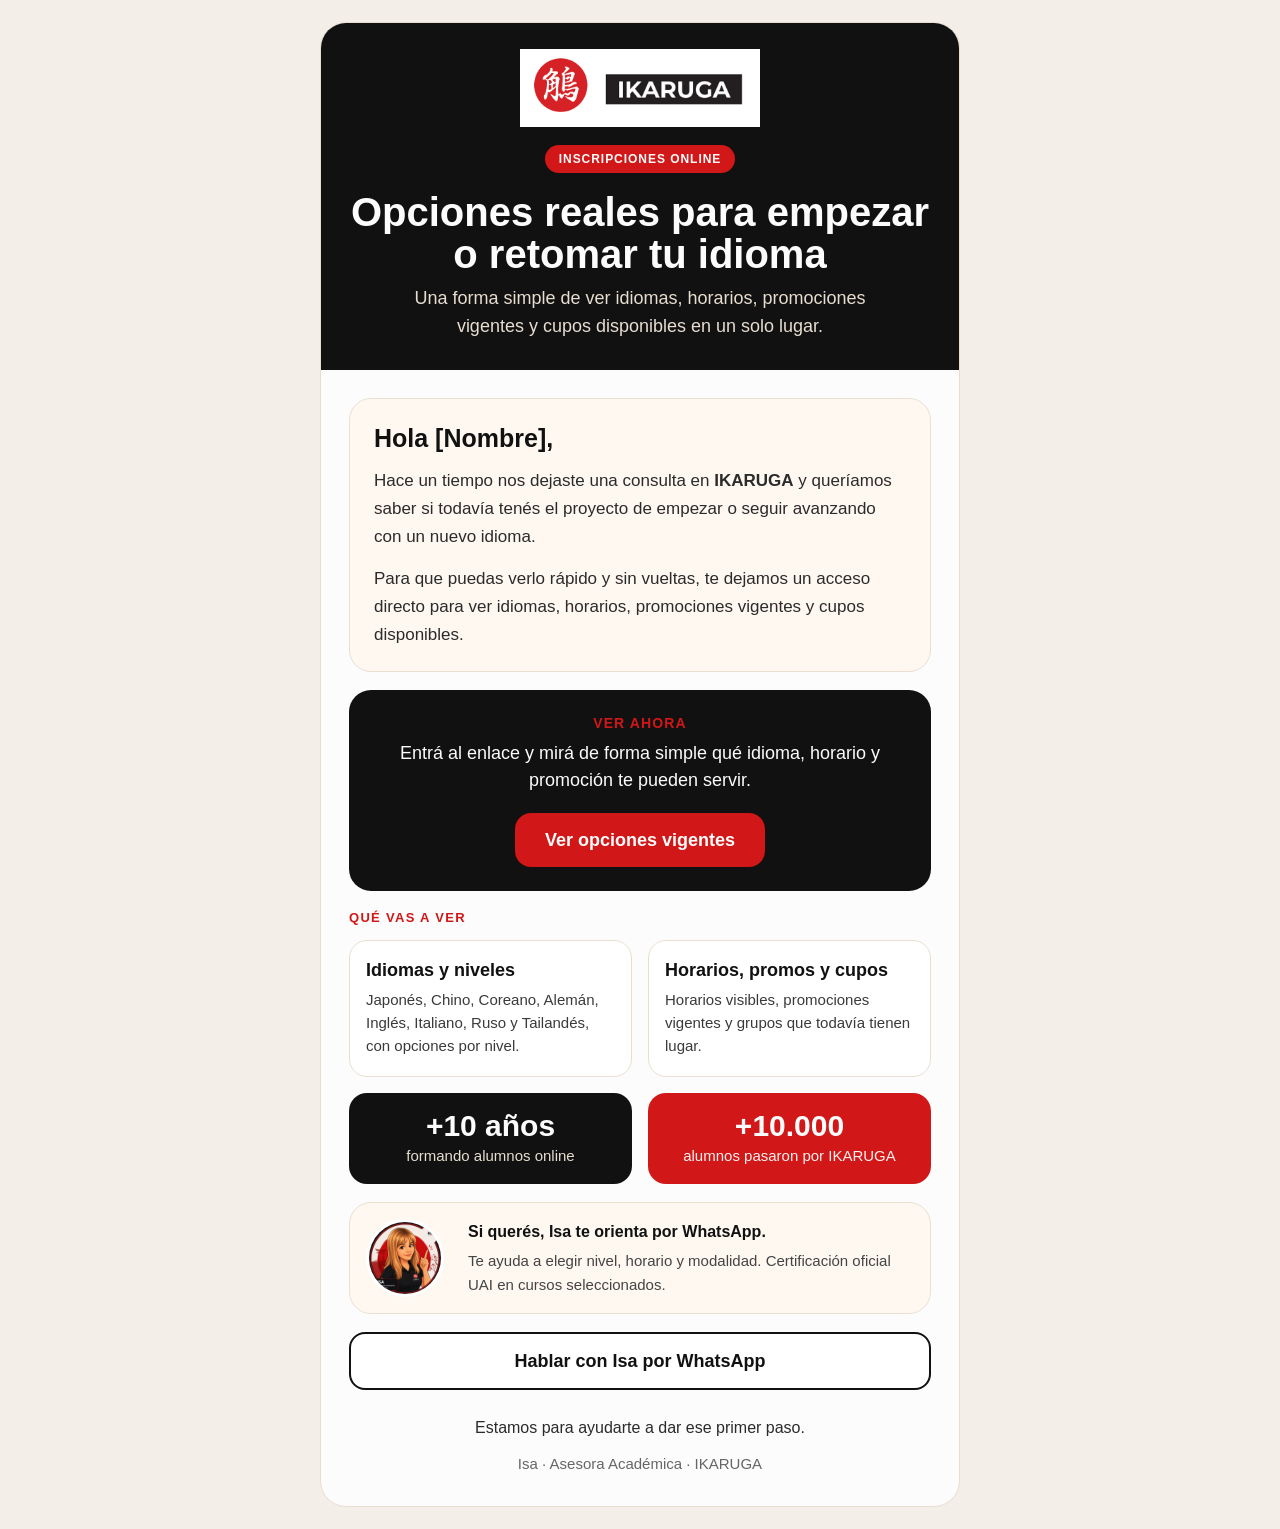
==== mail-plantilla.html @ 0bb5c0a2 "Copia inicial de la landing IKARUGA" ====
<!DOCTYPE html>
<html lang="es">
<head>
  <meta charset="UTF-8">
  <meta name="viewport" content="width=device-width, initial-scale=1.0">
  <title>IKARUGA | Email</title>
</head>
<body style="margin:0;padding:0;background-color:#f3eee7;font-family:Arial,Helvetica,sans-serif;color:#111111;">
  <table role="presentation" cellpadding="0" cellspacing="0" border="0" width="100%" style="background-color:#f3eee7;margin:0;padding:22px 0;">
    <tr>
      <td align="center">
        <table role="presentation" cellpadding="0" cellspacing="0" border="0" width="100%" style="max-width:640px;background-color:#fcfcfc;border:1px solid #e9ddd0;border-radius:26px;overflow:hidden;">
          <tr>
            <td style="padding:0;background-color:#111111;">
              <table role="presentation" cellpadding="0" cellspacing="0" border="0" width="100%">
                <tr>
                  <td align="center" style="padding:26px 24px 18px;">
                    <img src="ikaruga-logo-horizontal-white.png" alt="IKARUGA" width="240" style="display:block;width:240px;max-width:100%;height:auto;border:0;">
                  </td>
                </tr>
                <tr>
                  <td align="center" style="padding:0 24px 30px;">
                    <div style="display:inline-block;background-color:#d11717;color:#fcfcfc;padding:8px 14px;border-radius:999px;font-size:12px;line-height:1;font-weight:700;letter-spacing:.08em;text-transform:uppercase;">
                      Inscripciones online
                    </div>
                    <h1 style="margin:18px 0 10px;font-size:40px;line-height:1.05;font-weight:800;color:#fcfcfc;">
                      Opciones reales para empezar o retomar tu idioma
                    </h1>
                    <p style="margin:0;max-width:500px;font-size:18px;line-height:1.55;color:#e7ddd0;">
                      Una forma simple de ver idiomas, horarios, promociones vigentes y cupos disponibles en un solo lugar.
                    </p>
                  </td>
                </tr>
              </table>
            </td>
          </tr>

          <tr>
            <td style="padding:28px 28px 0;">
              <table role="presentation" cellpadding="0" cellspacing="0" border="0" width="100%" style="background-color:#fff8f1;border:1px solid #ebdfd2;border-radius:22px;">
                <tr>
                  <td style="padding:24px 24px 22px;">
                    <p style="margin:0 0 12px;font-size:25px;line-height:1.25;font-weight:700;color:#111111;">
                      Hola [Nombre],
                    </p>
                    <p style="margin:0 0 14px;font-size:17px;line-height:1.65;color:#2b2b2b;">
                      Hace un tiempo nos dejaste una consulta en <strong>IKARUGA</strong> y queríamos saber si todavía tenés el proyecto de empezar o seguir avanzando con un nuevo idioma.
                    </p>
                    <p style="margin:0;font-size:17px;line-height:1.65;color:#2b2b2b;">
                      Para que puedas verlo rápido y sin vueltas, te dejamos un acceso directo para ver idiomas, horarios, promociones vigentes y cupos disponibles.
                    </p>
                  </td>
                </tr>
              </table>
            </td>
          </tr>

          <tr>
            <td style="padding:18px 28px 0;">
              <table role="presentation" cellpadding="0" cellspacing="0" border="0" width="100%" style="background-color:#111111;border-radius:22px;">
                <tr>
                  <td style="padding:24px 22px;text-align:center;">
                    <p style="margin:0 0 6px;font-size:14px;line-height:1.4;font-weight:700;letter-spacing:.08em;text-transform:uppercase;color:#d11717;">
                      Ver ahora
                    </p>
                    <p style="margin:0 0 18px;font-size:18px;line-height:1.55;color:#fcfcfc;">
                      Entrá al enlace y mirá de forma simple qué idioma, horario y promoción te pueden servir.
                    </p>
                    <a href="https://isabelagreda.github.io/2026IKARUGA/#guia" style="display:inline-block;background-color:#d11717;color:#fcfcfc;text-decoration:none;font-size:18px;font-weight:700;line-height:1;padding:18px 30px;border-radius:16px;">
                      Ver opciones vigentes
                    </a>
                  </td>
                </tr>
              </table>
            </td>
          </tr>

          <tr>
            <td style="padding:18px 28px 0;">
              <p style="margin:0 0 12px;font-size:13px;line-height:1.4;font-weight:700;letter-spacing:.1em;text-transform:uppercase;color:#d11717;">
                Qué vas a ver
              </p>
              <table role="presentation" cellpadding="0" cellspacing="0" border="0" width="100%">
                <tr>
                  <td width="50%" valign="top" style="padding:0 8px 0 0;">
                    <table role="presentation" cellpadding="0" cellspacing="0" border="0" width="100%" style="background-color:#ffffff;border:1px solid #eadfce;border-radius:18px;">
                      <tr>
                        <td style="padding:18px 16px;">
                          <p style="margin:0 0 6px;font-size:18px;line-height:1.3;font-weight:700;color:#111111;">Idiomas y niveles</p>
                          <p style="margin:0;font-size:15px;line-height:1.55;color:#3a3a3a;">Japonés, Chino, Coreano, Alemán, Inglés, Italiano, Ruso y Tailandés, con opciones por nivel.</p>
                        </td>
                      </tr>
                    </table>
                  </td>
                  <td width="50%" valign="top" style="padding:0 0 0 8px;">
                    <table role="presentation" cellpadding="0" cellspacing="0" border="0" width="100%" style="background-color:#ffffff;border:1px solid #eadfce;border-radius:18px;">
                      <tr>
                        <td style="padding:18px 16px;">
                          <p style="margin:0 0 6px;font-size:18px;line-height:1.3;font-weight:700;color:#111111;">Horarios, promos y cupos</p>
                          <p style="margin:0;font-size:15px;line-height:1.55;color:#3a3a3a;">Horarios visibles, promociones vigentes y grupos que todavía tienen lugar.</p>
                        </td>
                      </tr>
                    </table>
                  </td>
                </tr>
              </table>
            </td>
          </tr>

          <tr>
            <td style="padding:16px 28px 0;">
              <table role="presentation" cellpadding="0" cellspacing="0" border="0" width="100%">
                <tr>
                  <td width="50%" valign="top" style="padding:0 8px 0 0;">
                    <table role="presentation" cellpadding="0" cellspacing="0" border="0" width="100%" style="background-color:#111111;border-radius:18px;">
                      <tr>
                        <td style="padding:18px 14px;text-align:center;">
                          <p style="margin:0 0 4px;font-size:30px;line-height:1;font-weight:800;color:#fcfcfc;">+10 años</p>
                          <p style="margin:0;font-size:15px;line-height:1.45;color:#e7ddd0;">formando alumnos online</p>
                        </td>
                      </tr>
                    </table>
                  </td>
                  <td width="50%" valign="top" style="padding:0 0 0 8px;">
                    <table role="presentation" cellpadding="0" cellspacing="0" border="0" width="100%" style="background-color:#d11717;border-radius:18px;">
                      <tr>
                        <td style="padding:18px 14px;text-align:center;">
                          <p style="margin:0 0 4px;font-size:30px;line-height:1;font-weight:800;color:#fcfcfc;">+10.000</p>
                          <p style="margin:0;font-size:15px;line-height:1.45;color:#fff2f2;">alumnos pasaron por IKARUGA</p>
                        </td>
                      </tr>
                    </table>
                  </td>
                </tr>
              </table>
            </td>
          </tr>

          <tr>
            <td style="padding:18px 28px 0;">
              <table role="presentation" cellpadding="0" cellspacing="0" border="0" width="100%" style="background-color:#fff8f1;border:1px solid #ebdfd2;border-radius:22px;">
                <tr>
                  <td width="92" valign="middle" style="padding:16px 0 16px 16px;">
                    <img src="isa-asesora-web.jpg" alt="Isa" width="72" style="display:block;width:72px;height:72px;border-radius:50%;object-fit:cover;border:3px solid #ffffff;">
                  </td>
                  <td valign="middle" style="padding:16px 16px 16px 10px;">
                    <p style="margin:0 0 6px;font-size:16px;line-height:1.4;font-weight:700;color:#111111;">
                      Si querés, Isa te orienta por WhatsApp.
                    </p>
                    <p style="margin:0;font-size:15px;line-height:1.55;color:#444444;">
                      Te ayuda a elegir nivel, horario y modalidad. Certificación oficial UAI en cursos seleccionados.
                    </p>
                  </td>
                </tr>
              </table>
            </td>
          </tr>

          <tr>
            <td style="padding:18px 28px 0;">
              <table role="presentation" cellpadding="0" cellspacing="0" border="0" width="100%">
                <tr>
                  <td align="center" style="padding:0;">
                    <a href="[LINK_DE_WHATSAPP]" style="display:block;background-color:#ffffff;color:#111111;text-decoration:none;font-size:18px;font-weight:700;line-height:1;padding:18px 20px;border-radius:16px;border:2px solid #111111;">
                      Hablar con Isa por WhatsApp
                    </a>
                  </td>
                </tr>
              </table>
            </td>
          </tr>

          <tr>
            <td style="padding:24px 28px 30px;">
              <p style="margin:0 0 10px;font-size:16px;line-height:1.7;color:#2b2b2b;text-align:center;">
                Estamos para ayudarte a dar ese primer paso.
              </p>
              <p style="margin:0;font-size:15px;line-height:1.6;color:#666666;text-align:center;">
                Isa · Asesora Académica · IKARUGA
              </p>
            </td>
          </tr>
        </table>
      </td>
    </tr>
  </table>
</body>
</html>
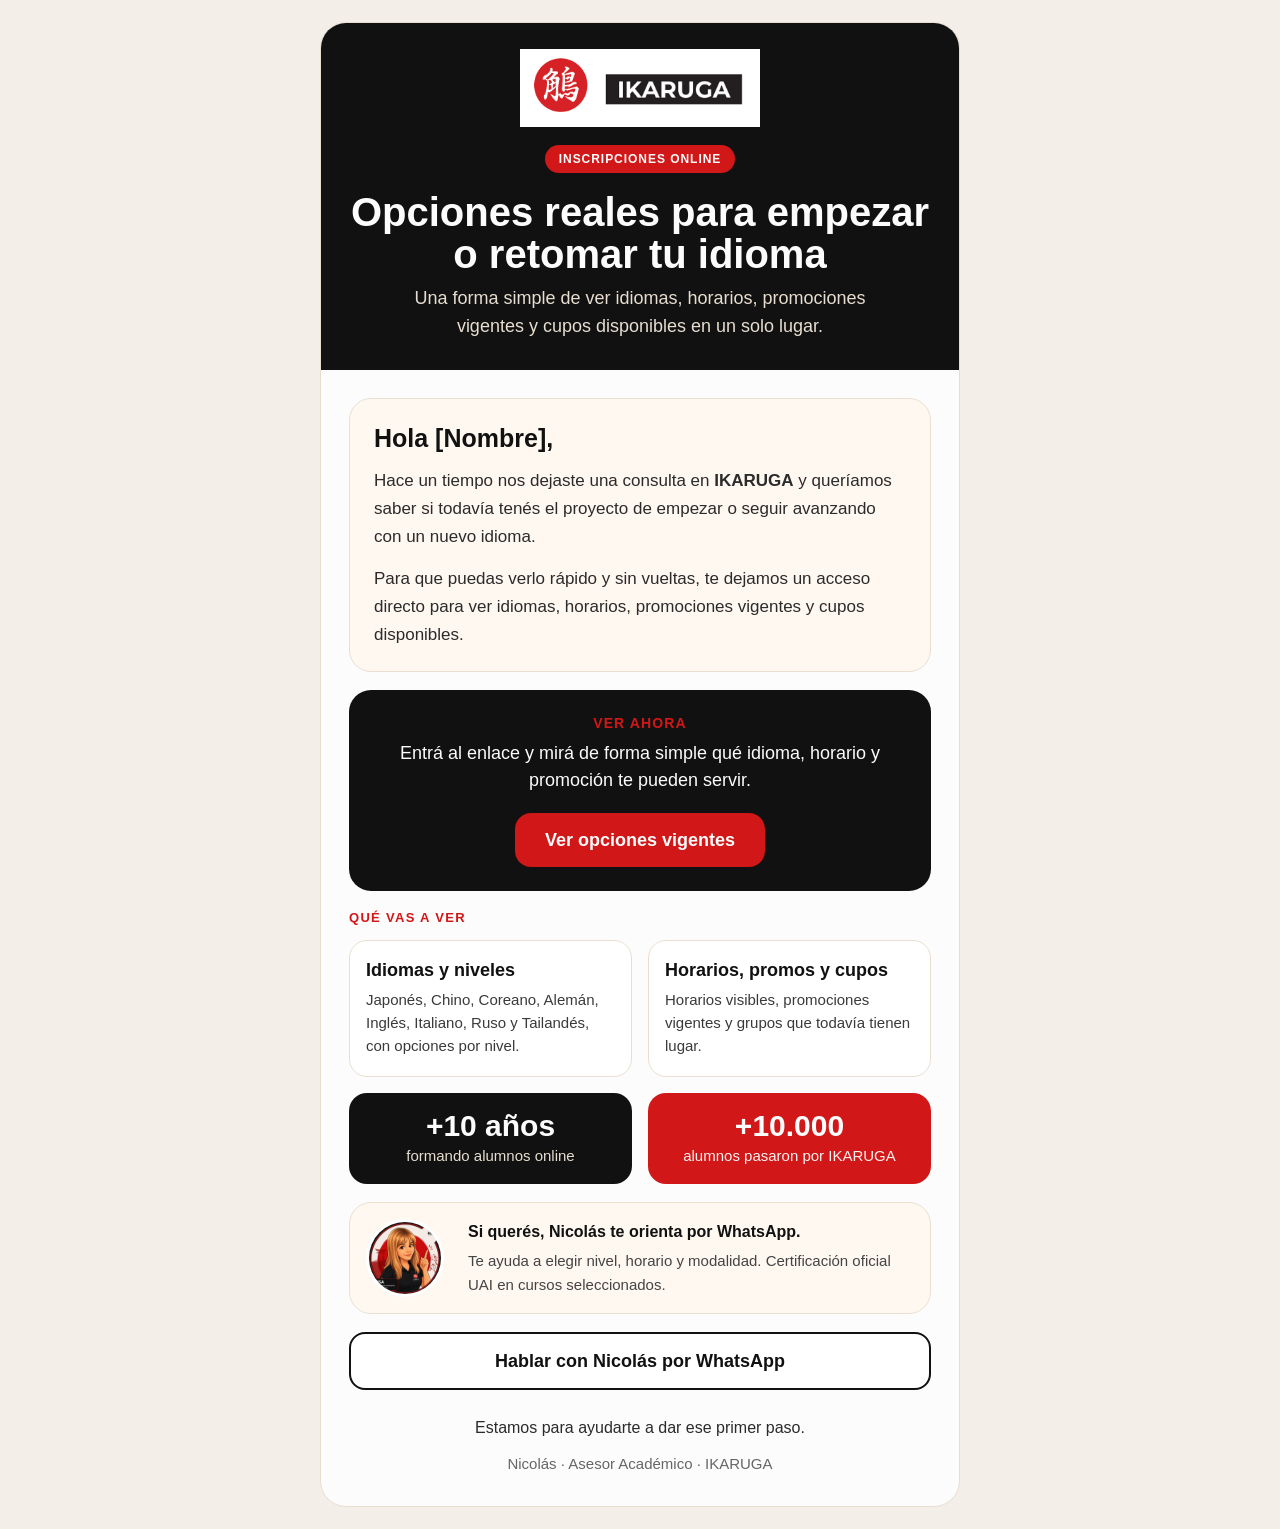
==== commit 3f9100af: "Actualiza contacto de Nicolas" ====
--- a/mail-plantilla.html
+++ b/mail-plantilla.html
@@ -141,11 +141,11 @@
               <table role="presentation" cellpadding="0" cellspacing="0" border="0" width="100%" style="background-color:#fff8f1;border:1px solid #ebdfd2;border-radius:22px;">
                 <tr>
                   <td width="92" valign="middle" style="padding:16px 0 16px 16px;">
-                    <img src="isa-asesora-web.jpg" alt="Isa" width="72" style="display:block;width:72px;height:72px;border-radius:50%;object-fit:cover;border:3px solid #ffffff;">
+                    <img src="isa-asesora-web.jpg" alt="Nicolás" width="72" style="display:block;width:72px;height:72px;border-radius:50%;object-fit:cover;border:3px solid #ffffff;">
                   </td>
                   <td valign="middle" style="padding:16px 16px 16px 10px;">
                     <p style="margin:0 0 6px;font-size:16px;line-height:1.4;font-weight:700;color:#111111;">
-                      Si querés, Isa te orienta por WhatsApp.
+                      Si querés, Nicolás te orienta por WhatsApp.
                     </p>
                     <p style="margin:0;font-size:15px;line-height:1.55;color:#444444;">
                       Te ayuda a elegir nivel, horario y modalidad. Certificación oficial UAI en cursos seleccionados.
@@ -161,8 +161,8 @@
               <table role="presentation" cellpadding="0" cellspacing="0" border="0" width="100%">
                 <tr>
                   <td align="center" style="padding:0;">
-                    <a href="[LINK_DE_WHATSAPP]" style="display:block;background-color:#ffffff;color:#111111;text-decoration:none;font-size:18px;font-weight:700;line-height:1;padding:18px 20px;border-radius:16px;border:2px solid #111111;">
-                      Hablar con Isa por WhatsApp
+                    <a href="https://wa.me/5493476217281" style="display:block;background-color:#ffffff;color:#111111;text-decoration:none;font-size:18px;font-weight:700;line-height:1;padding:18px 20px;border-radius:16px;border:2px solid #111111;">
+                      Hablar con Nicolás por WhatsApp
                     </a>
                   </td>
                 </tr>
@@ -176,7 +176,7 @@
                 Estamos para ayudarte a dar ese primer paso.
               </p>
               <p style="margin:0;font-size:15px;line-height:1.6;color:#666666;text-align:center;">
-                Isa · Asesora Académica · IKARUGA
+                Nicolás · Asesor Académico · IKARUGA
               </p>
             </td>
           </tr>
